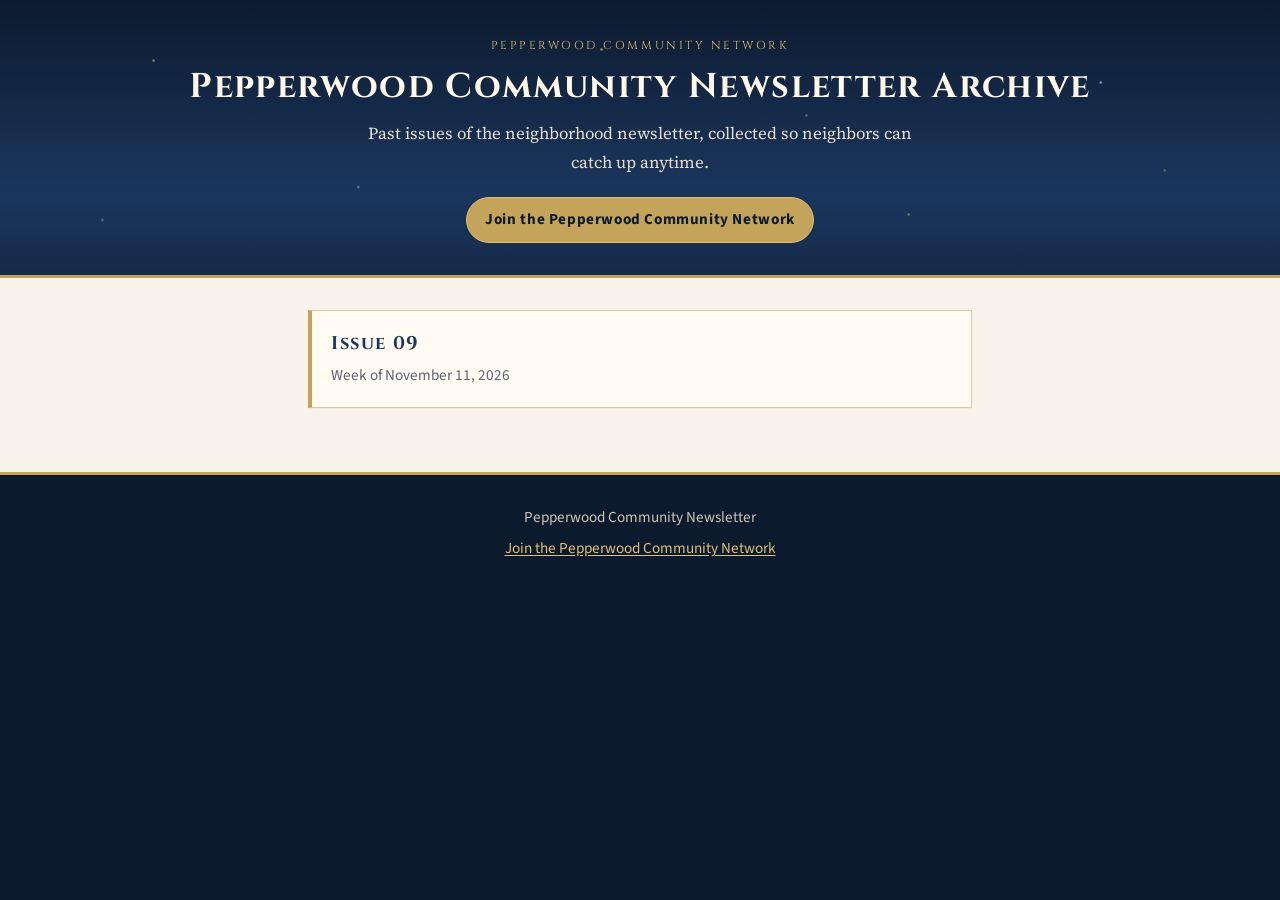
==== index.html @ a2eb9f7b "Pepperwood Community Newsletter archive with Issue 09" ====
<!DOCTYPE html>
<html lang="en">
<head>
  <meta charset="utf-8">
  <meta name="viewport" content="width=device-width, initial-scale=1">
  <title>Pepperwood Community Newsletter Archive</title>
  <meta name="description" content="Past issues of the Pepperwood Community Newsletter, collected so neighbors can catch up anytime.">
  <link rel="preconnect" href="https://fonts.googleapis.com">
  <link rel="preconnect" href="https://fonts.gstatic.com" crossorigin>
  <link href="https://fonts.googleapis.com/css2?family=Cinzel:wght@600;700&family=Source+Sans+3:ital,wght@0,400;0,700;1,400&family=Source+Serif+4:ital,wght@0,400;0,600;0,700;1,400;1,600&display=swap" rel="stylesheet">
  <link rel="stylesheet" href="style.css">
</head>
<body>
  <a class="skip" href="#main">Skip to content</a>
  <header class="site-header">
    <p class="kicker">Pepperwood Community Network</p>
    <h1>Pepperwood Community Newsletter Archive</h1>
    <p class="tagline">Past issues of the neighborhood newsletter, collected so neighbors can catch up anytime.</p>
    <nav class="header-nav">
      <a class="btn" href="https://form.jotform.com/263144283048052">Join the Pepperwood Community Network</a>
    </nav>
  </header>
  <main id="main">
    <div class="wrap">
      <ul class="issue-list">
        <li>
          <a class="issue-card" href="issues/2026-11-11-issue-09.html">
            <span class="num">Issue 09</span>
            <span class="date">Week of November 11, 2026</span>
          </a>
        </li>
      </ul>
    </div>
  </main>
  <footer class="site-footer">
    <p>Pepperwood Community Newsletter</p>
    <p><a href="https://form.jotform.com/263144283048052">Join the Pepperwood Community Network</a></p>
  </footer>
</body>
</html>
---- style.css ----
/* Pepperwood Community Newsletter Archive
   Navy and gold, with a little cosmic DIY warmth. */

:root {
  --navy: #1b365d;
  --navy-deep: #0c1a2e;
  --navy-mid: #152a4a;
  --gold: #c4a35a;
  --gold-bright: #e0c175;
  --cream: #f7f3eb;
  --cream-dark: #efe6d4;
  --paper: #fffaf2;
  --ink: #1a1f27;
  --muted: #5a6570;
  --teal: #2a6f7f;
  --rule: #d7c9a5;
}

* { box-sizing: border-box; }

html {
  scroll-behavior: smooth;
}

body {
  margin: 0;
  color: var(--ink);
  background: var(--navy-deep);
  font-family: "Source Serif 4", "Georgia", "Times New Roman", serif;
  font-size: 1.125rem;
  line-height: 1.7;
  min-height: 100vh;
}

img {
  max-width: 100%;
  height: auto;
  display: block;
}

a {
  color: var(--navy);
  text-underline-offset: 0.15em;
}

a:hover {
  color: #8a6a28;
}

.skip {
  position: absolute;
  left: -999px;
  top: 0;
  background: var(--gold);
  color: var(--navy-deep);
  padding: 0.5rem 1rem;
  z-index: 10;
}

.skip:focus {
  left: 0.5rem;
  top: 0.5rem;
}

/* ---- Site header ---- */

.site-header {
  position: relative;
  background:
    radial-gradient(1px 1px at 12% 22%, rgba(224, 193, 117, 0.7) 0, transparent 2px),
    radial-gradient(1px 1px at 28% 68%, rgba(247, 243, 235, 0.45) 0, transparent 2px),
    radial-gradient(1.5px 1.5px at 47% 18%, rgba(224, 193, 117, 0.85) 0, transparent 2px),
    radial-gradient(1px 1px at 63% 42%, rgba(247, 243, 235, 0.4) 0, transparent 2px),
    radial-gradient(1px 1px at 71% 78%, rgba(224, 193, 117, 0.55) 0, transparent 2px),
    radial-gradient(1.5px 1.5px at 86% 30%, rgba(247, 243, 235, 0.7) 0, transparent 2px),
    radial-gradient(1px 1px at 91% 62%, rgba(224, 193, 117, 0.5) 0, transparent 2px),
    radial-gradient(1px 1px at 8% 80%, rgba(247, 243, 235, 0.35) 0, transparent 2px),
    linear-gradient(180deg, var(--navy-deep) 0%, var(--navy) 70%, var(--navy-mid) 100%);
  color: var(--cream);
  text-align: center;
  padding: 2.25rem 1.25rem 2rem;
  border-bottom: 3px solid var(--gold);
}

.site-header .kicker {
  font-family: "Cinzel", "Palatino Linotype", serif;
  font-size: 0.72rem;
  letter-spacing: 0.22em;
  text-transform: uppercase;
  color: var(--gold-bright);
  margin: 0 0 0.6rem;
}

.site-header h1 {
  font-family: "Cinzel", "Palatino Linotype", serif;
  font-weight: 700;
  font-size: clamp(1.4rem, 4vw, 2.15rem);
  letter-spacing: 0.04em;
  line-height: 1.25;
  margin: 0 0 0.75rem;
  color: #fff8e8;
}

.site-header h1 a {
  color: inherit;
  text-decoration: none;
}

.site-header h1 a:hover {
  color: var(--gold-bright);
}

.site-header .tagline {
  margin: 0 auto 1.25rem;
  max-width: 36rem;
  font-size: 1.05rem;
  font-weight: 400;
  color: #e8e0d0;
}

.header-nav {
  display: flex;
  flex-wrap: wrap;
  gap: 0.75rem 1.25rem;
  justify-content: center;
  align-items: center;
}

.header-nav a {
  color: var(--gold-bright);
  font-family: "Source Sans 3", "Helvetica Neue", sans-serif;
  font-size: 0.95rem;
  letter-spacing: 0.04em;
}

.btn {
  display: inline-block;
  background: var(--gold);
  color: var(--navy-deep) !important;
  font-family: "Source Sans 3", "Helvetica Neue", sans-serif;
  font-weight: 700;
  font-size: 0.95rem;
  letter-spacing: 0.04em;
  text-decoration: none !important;
  padding: 0.55rem 1.15rem;
  border-radius: 999px;
  border: 1px solid var(--gold-bright);
  box-shadow: 0 0 0 1px rgba(12, 26, 46, 0.2);
}

.btn:hover {
  background: var(--gold-bright);
  color: var(--navy-deep) !important;
}

/* ---- Page shell ---- */

main {
  background: var(--cream);
  color: var(--ink);
}

.wrap {
  max-width: 44rem;
  margin: 0 auto;
  padding: 2rem 1.25rem 3rem;
}

.site-footer {
  background: var(--navy-deep);
  color: #cfc6b4;
  text-align: center;
  padding: 1.5rem 1.25rem 2rem;
  border-top: 3px solid var(--gold);
  font-family: "Source Sans 3", "Helvetica Neue", sans-serif;
  font-size: 0.95rem;
}

.site-footer a {
  color: var(--gold-bright);
}

.site-footer p {
  margin: 0.35rem 0;
}

/* ---- Archive home ---- */

.issue-list {
  list-style: none;
  margin: 0;
  padding: 0;
}

.issue-list li {
  margin: 0 0 1rem;
}

.issue-card {
  display: block;
  background: var(--paper);
  border: 1px solid var(--rule);
  border-left: 4px solid var(--gold);
  padding: 1.1rem 1.2rem 1.15rem;
  text-decoration: none;
  color: inherit;
  box-shadow: 0 1px 0 rgba(27, 54, 93, 0.04);
  transition: transform 0.15s ease, box-shadow 0.15s ease;
}

.issue-card:hover {
  transform: translateY(-2px);
  box-shadow: 0 6px 18px rgba(12, 26, 46, 0.08);
  color: inherit;
}

.issue-card .num {
  font-family: "Cinzel", serif;
  color: var(--navy);
  font-weight: 700;
  letter-spacing: 0.08em;
  font-size: 1.15rem;
}

.issue-card .date {
  display: block;
  margin-top: 0.2rem;
  color: var(--muted);
  font-family: "Source Sans 3", "Helvetica Neue", sans-serif;
  font-size: 0.95rem;
}

.home-intro {
  margin: 0 0 1.75rem;
  font-size: 1.15rem;
}

/* ---- Issue page ---- */

.masthead-photo {
  margin: 0;
}

.masthead-photo img {
  width: 100%;
  max-height: 22rem;
  object-fit: cover;
  object-position: center;
}

.issue-masthead {
  text-align: center;
  padding-bottom: 1.25rem;
  border-bottom: 2px solid var(--gold);
  margin-bottom: 1.5rem;
}

.issue-masthead .title {
  font-family: "Cinzel", serif;
  font-size: clamp(1.35rem, 3.5vw, 1.85rem);
  letter-spacing: 0.06em;
  color: var(--navy);
  margin: 0 0 0.4rem;
  line-height: 1.3;
}

.issue-masthead .subtitle {
  font-style: italic;
  color: var(--muted);
  margin: 0 0 0.75rem;
  font-size: 1rem;
}

.issue-masthead .meta {
  font-family: "Cinzel", serif;
  font-size: 0.78rem;
  letter-spacing: 0.16em;
  text-transform: uppercase;
  color: var(--gold);
  font-weight: 700;
  margin: 0;
}

.toc {
  background: var(--paper);
  border: 1px solid var(--rule);
  padding: 1.15rem 1.25rem 1.2rem;
  margin: 0 0 2rem;
}

.toc h2 {
  font-family: "Cinzel", serif;
  font-size: 1rem;
  letter-spacing: 0.14em;
  text-transform: uppercase;
  color: var(--navy);
  margin: 0 0 0.85rem;
  text-align: center;
}

.toc ol {
  list-style: none;
  margin: 0;
  padding: 0;
}

.toc li {
  display: grid;
  grid-template-columns: 2.4rem 1fr;
  gap: 0.6rem 0.85rem;
  padding: 0.65rem 0;
  border-top: 1px solid var(--rule);
  align-items: start;
}

.toc li:first-child { border-top: 0; }

.toc .num {
  font-family: "Cinzel", serif;
  font-weight: 700;
  color: var(--teal);
  font-size: 1.05rem;
  padding-top: 0.15rem;
}

.toc a {
  font-weight: 700;
  text-decoration: none;
  color: var(--navy);
}

.toc a:hover { text-decoration: underline; }

.toc .blurb {
  display: block;
  font-style: italic;
  color: var(--muted);
  font-size: 0.92rem;
  font-weight: 400;
  margin-top: 0.15rem;
}

.banner {
  margin: 2.25rem 0 1.1rem;
}

.banner img {
  width: 100%;
  border-radius: 2px;
}

h2.section-title {
  font-family: "Cinzel", serif;
  font-size: 1.45rem;
  text-align: center;
  color: var(--navy);
  letter-spacing: 0.03em;
  margin: 0.4rem 0 1rem;
  line-height: 1.3;
}

h3.section-title,
h3.subhead {
  font-family: "Cinzel", serif;
  font-size: 1.2rem;
  text-align: center;
  color: var(--navy);
  margin: 1.75rem 0 0.9rem;
  line-height: 1.3;
}

h3.subhead {
  font-size: 1.15rem;
}

.quote-attr,
.lyrics {
  font-style: italic;
}

.prompt {
  background: var(--paper);
  border-left: 4px solid var(--gold);
  padding: 0.85rem 1rem;
  margin: 0.75rem 0 1.15rem;
}

.signup-box {
  background: var(--navy);
  color: var(--cream);
  padding: 1.15rem 1.25rem 1.25rem;
  margin: 1.25rem 0 1.5rem;
  border: 1px solid var(--gold);
}

.signup-box p { margin: 0 0 0.7rem; }
.signup-box p:last-child { margin-bottom: 0; }
.signup-box a {
  color: var(--gold-bright);
  font-weight: 700;
}

.story {
  overflow: hidden;
}

.story p {
  margin: 0 0 1rem;
}

.story ul {
  margin: 0 0 1.1rem;
  padding-left: 1.25rem;
}

.story li {
  margin: 0 0 0.55rem;
}

figure.float-right,
figure.float-left {
  margin: 0.2rem 0 1rem 1.15rem;
  width: min(42%, 17rem);
  float: right;
}

figure.float-left {
  float: left;
  margin: 0.2rem 1.15rem 1rem 0;
}

figure.float-right img,
figure.float-left img,
figure.poster img,
figure.pair img {
  width: 100%;
  border: 1px solid var(--rule);
  background: #fff;
}

figure.poster {
  margin: 0.4rem auto 1.2rem;
  max-width: 22rem;
}

figure.poster.wide {
  max-width: 100%;
}

figure.pair-wrap {
  margin: 0.4rem 0 1.2rem;
}

.pair {
  display: grid;
  grid-template-columns: 1fr 1fr;
  gap: 0.75rem;
  margin: 0.4rem 0 1.2rem;
}

.pair figure { margin: 0; }

figcaption {
  font-family: "Source Sans 3", "Helvetica Neue", sans-serif;
  font-size: 0.8rem;
  color: var(--muted);
  margin-top: 0.35rem;
  line-height: 1.4;
}

.clear { clear: both; }

.issue-end {
  text-align: center;
  margin-top: 2.5rem;
  padding-top: 1.25rem;
  border-top: 2px solid var(--gold);
  font-family: "Source Sans 3", "Helvetica Neue", sans-serif;
}

@media (max-width: 640px) {
  body { font-size: 1.05rem; }

  figure.float-right,
  figure.float-left {
    float: none;
    width: 100%;
    max-width: 20rem;
    margin: 0.4rem auto 1.1rem;
  }

  .pair {
    grid-template-columns: 1fr;
    max-width: 20rem;
    margin-left: auto;
    margin-right: auto;
  }

  .wrap { padding: 1.4rem 1rem 2.4rem; }
}
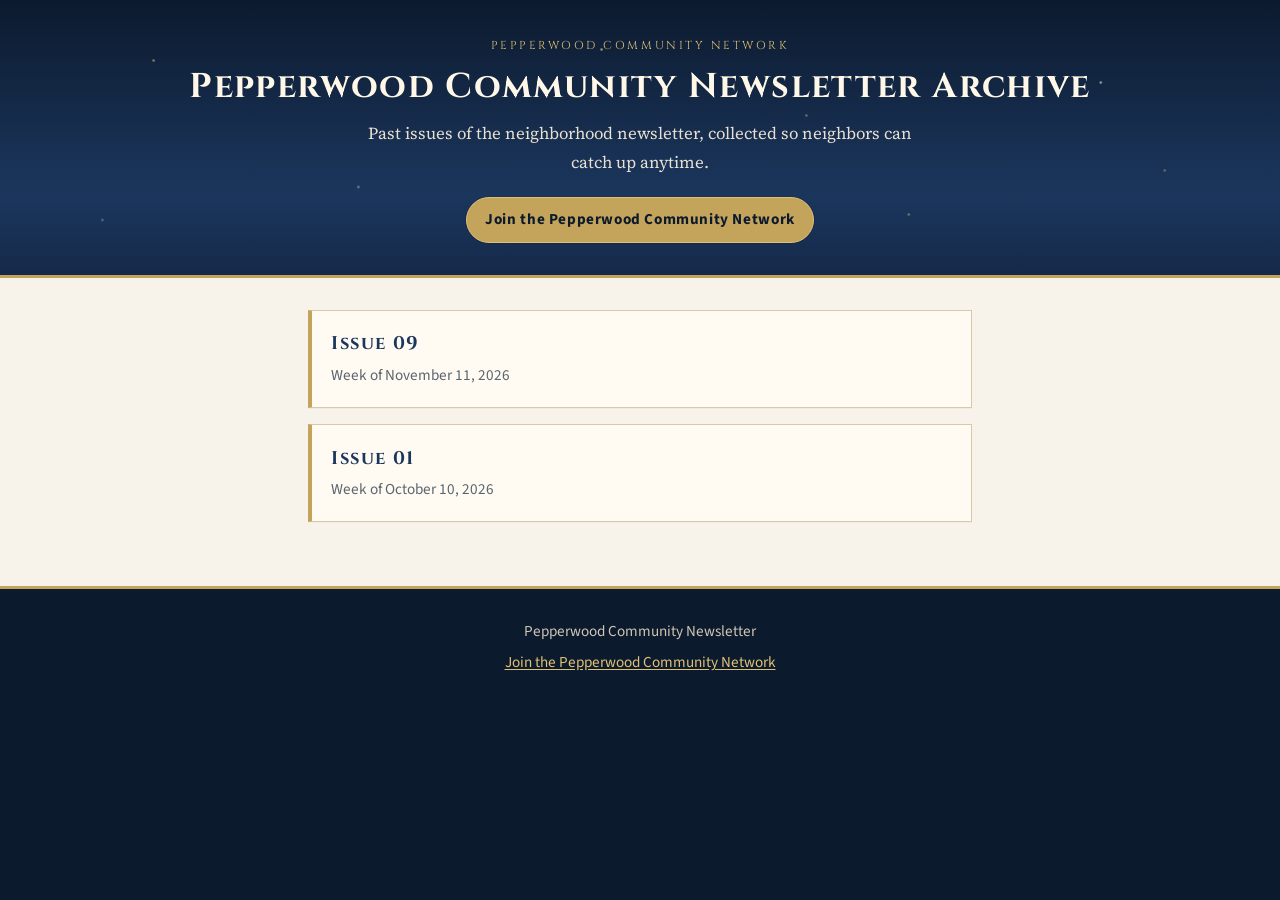
==== commit 4d448230: "Add Issue 01 of the Pepperwood Community Newsletter The first edition, dated from the October 10 gat" ====
--- a/index.html
+++ b/index.html
@@ -29,6 +29,12 @@
             <span class="date">Week of November 11, 2026</span>
           </a>
         </li>
+        <li>
+          <a class="issue-card" href="issues/2026-10-10-issue-01.html">
+            <span class="num">Issue 01</span>
+            <span class="date">Week of October 10, 2026</span>
+          </a>
+        </li>
       </ul>
     </div>
   </main>
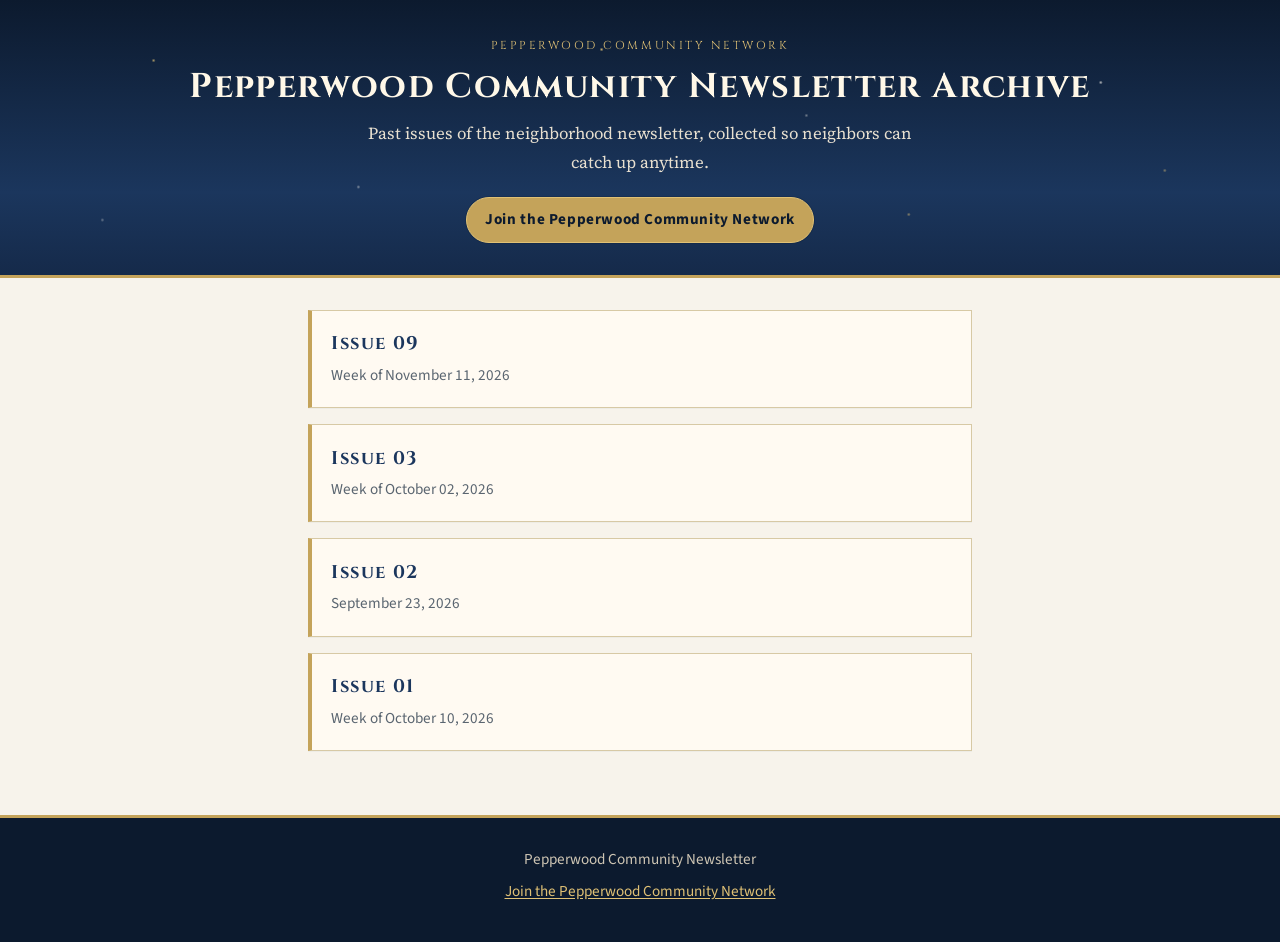
==== commit 2f954e4e: "Add Issues 02 and 03 of the Pepperwood Community Newsletter Issue 02 (September 23, 2026) and Issue " ====
--- a/index.html
+++ b/index.html
@@ -30,6 +30,18 @@
           </a>
         </li>
         <li>
+          <a class="issue-card" href="issues/2026-10-02-issue-03.html">
+            <span class="num">Issue 03</span>
+            <span class="date">Week of October 02, 2026</span>
+          </a>
+        </li>
+        <li>
+          <a class="issue-card" href="issues/2026-09-23-issue-02.html">
+            <span class="num">Issue 02</span>
+            <span class="date">September 23, 2026</span>
+          </a>
+        </li>
+        <li>
           <a class="issue-card" href="issues/2026-10-10-issue-01.html">
             <span class="num">Issue 01</span>
             <span class="date">Week of October 10, 2026</span>
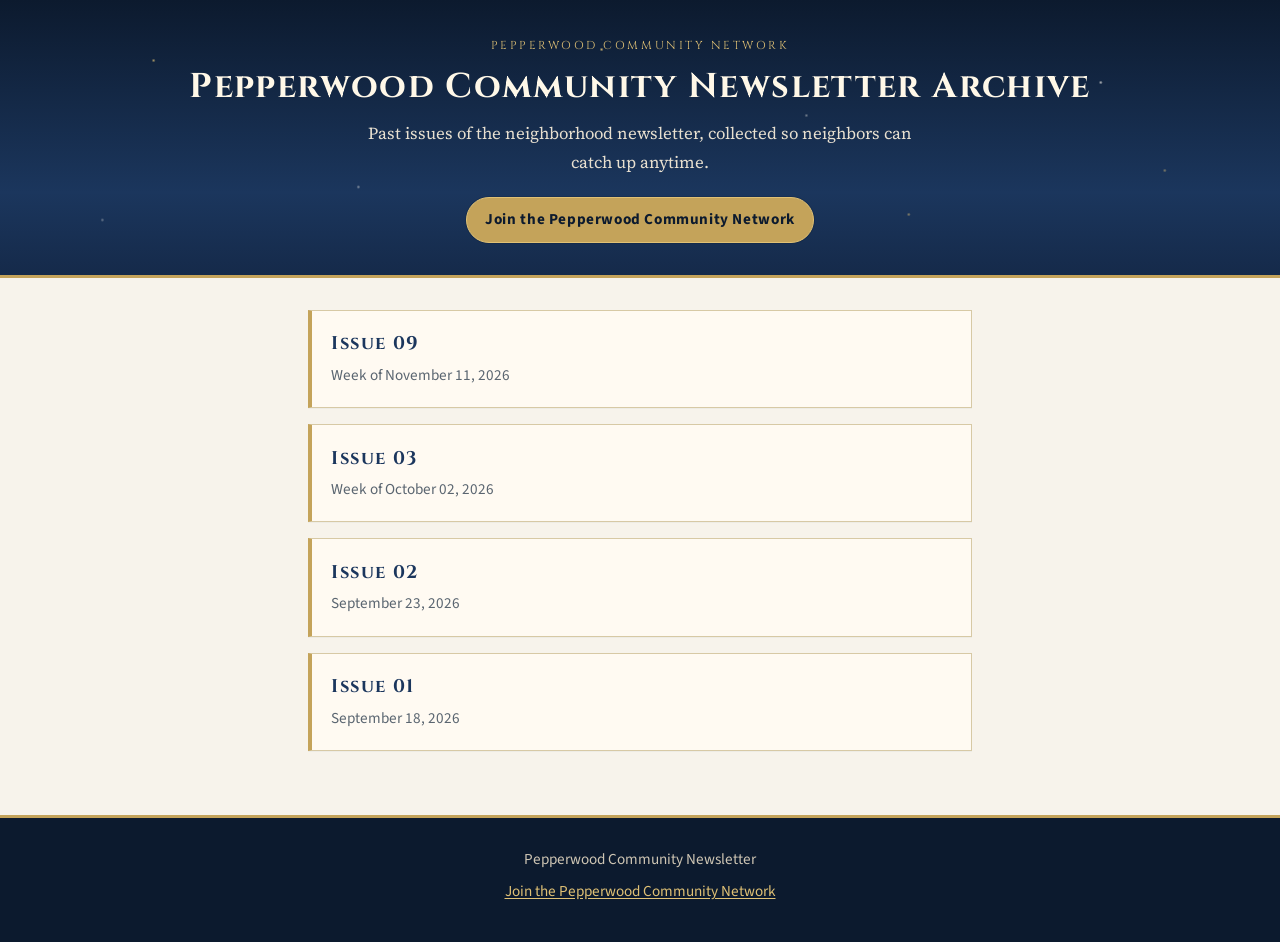
==== commit e5603822: "Date Issue 01 to September 18, 2026 and redirect the old URL" ====
--- a/index.html
+++ b/index.html
@@ -42,9 +42,9 @@
           </a>
         </li>
         <li>
-          <a class="issue-card" href="issues/2026-10-10-issue-01.html">
+          <a class="issue-card" href="issues/2026-09-18-issue-01.html">
             <span class="num">Issue 01</span>
-            <span class="date">Week of October 10, 2026</span>
+            <span class="date">September 18, 2026</span>
           </a>
         </li>
       </ul>
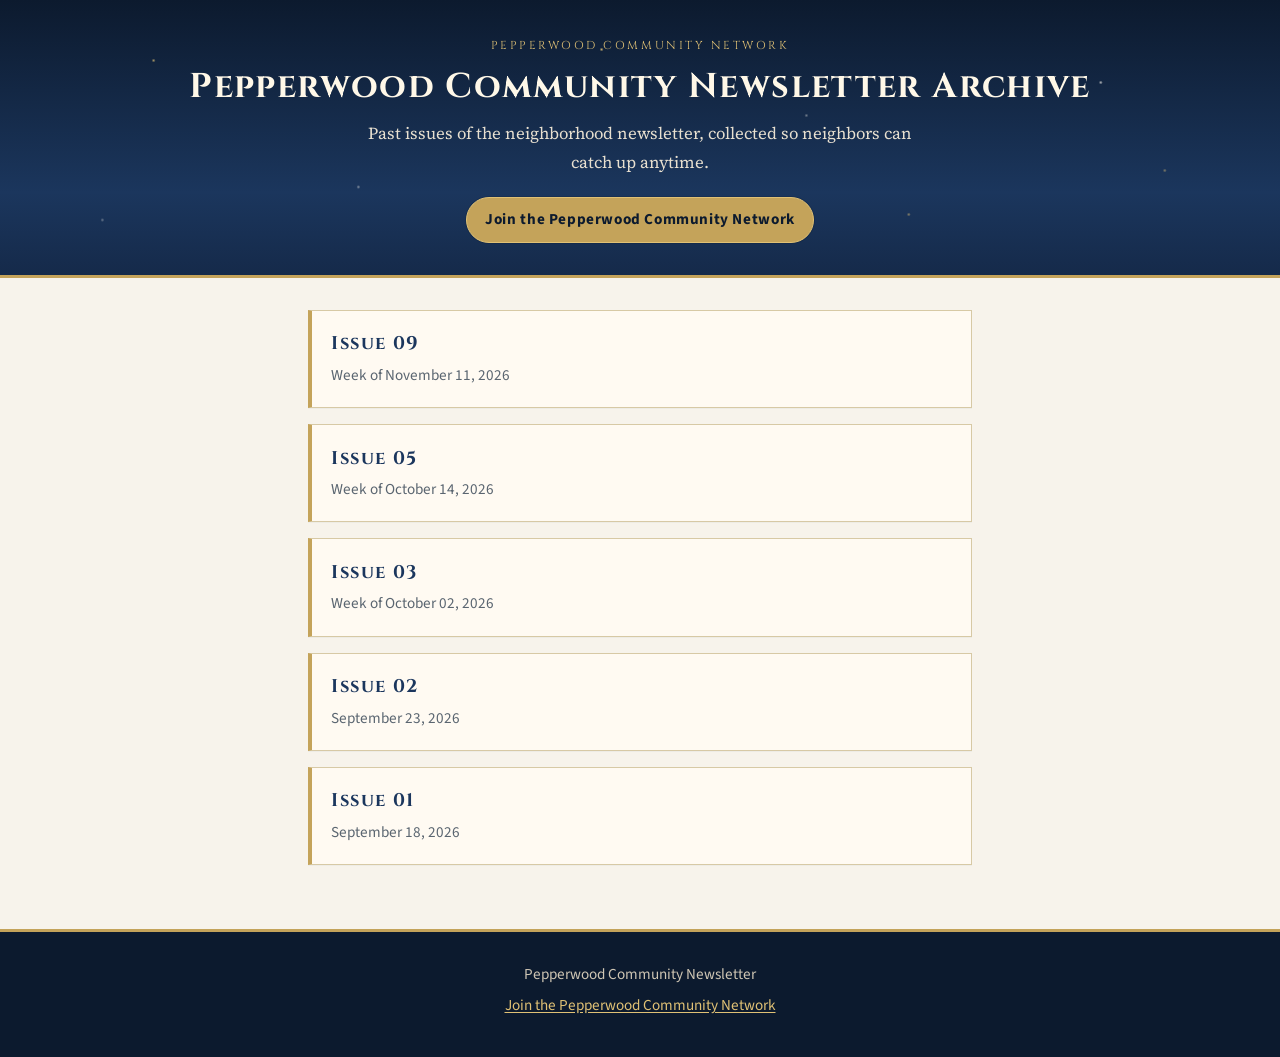
==== commit 166c0959: "Add Issue 05 of the Pepperwood Community Newsletter" ====
--- a/index.html
+++ b/index.html
@@ -30,6 +30,12 @@
           </a>
         </li>
         <li>
+          <a class="issue-card" href="issues/2026-10-14-issue-05.html">
+            <span class="num">Issue 05</span>
+            <span class="date">Week of October 14, 2026</span>
+          </a>
+        </li>
+        <li>
           <a class="issue-card" href="issues/2026-10-02-issue-03.html">
             <span class="num">Issue 03</span>
             <span class="date">Week of October 02, 2026</span>
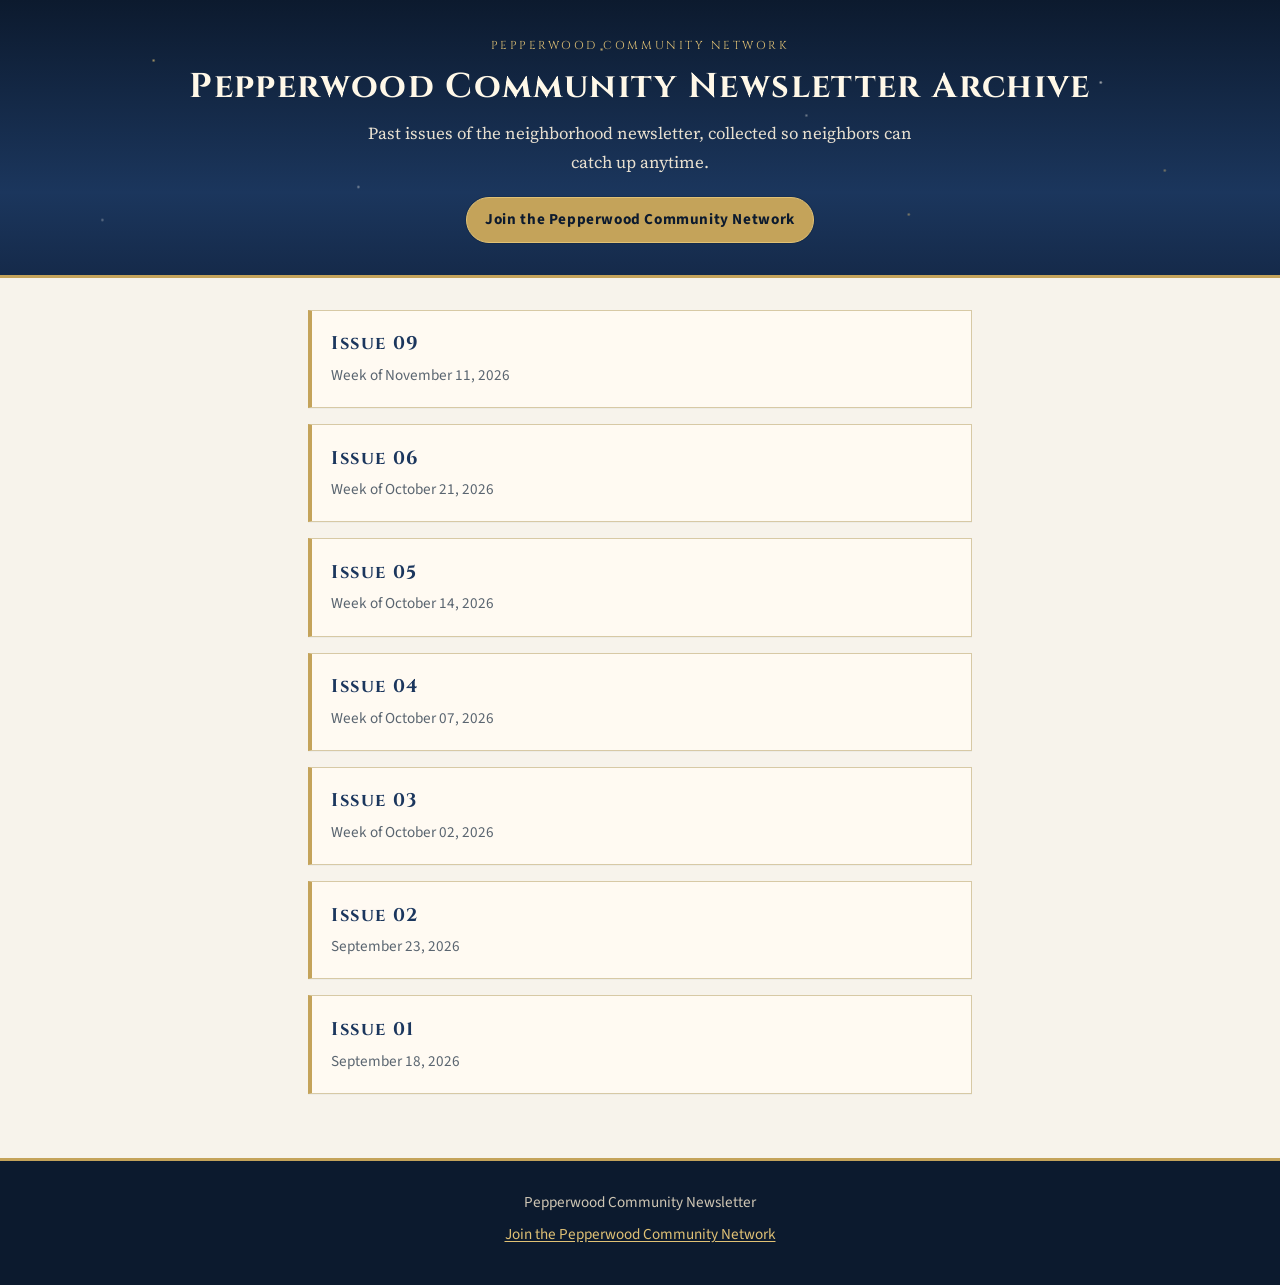
==== commit 9ae0b90d: "Add Issues 04 and 06 of the Pepperwood Community Newsletter" ====
--- a/index.html
+++ b/index.html
@@ -30,9 +30,21 @@
           </a>
         </li>
         <li>
+          <a class="issue-card" href="issues/2026-10-21-issue-06.html">
+            <span class="num">Issue 06</span>
+            <span class="date">Week of October 21, 2026</span>
+          </a>
+        </li>
+        <li>
           <a class="issue-card" href="issues/2026-10-14-issue-05.html">
             <span class="num">Issue 05</span>
             <span class="date">Week of October 14, 2026</span>
+          </a>
+        </li>
+        <li>
+          <a class="issue-card" href="issues/2026-10-07-issue-04.html">
+            <span class="num">Issue 04</span>
+            <span class="date">Week of October 07, 2026</span>
           </a>
         </li>
         <li>
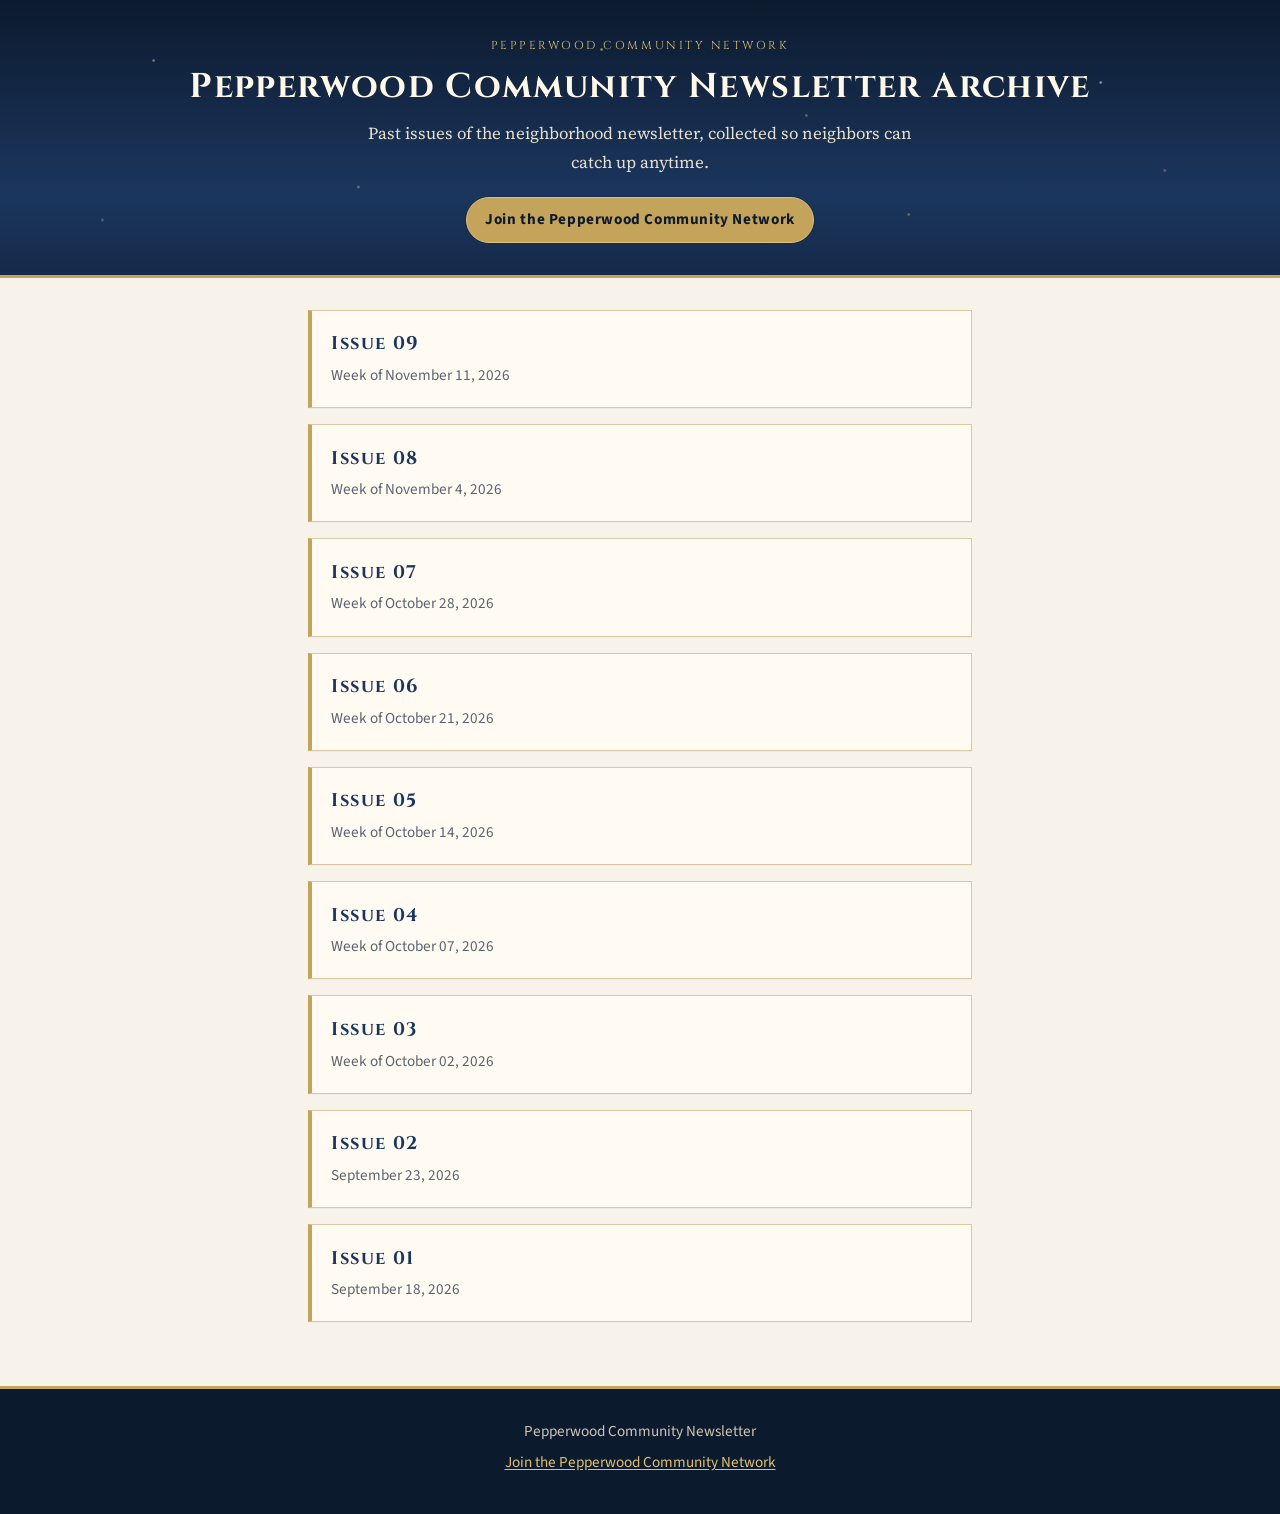
==== commit 80ed89cd: "Add Issues 07 and 08 of the Pepperwood Community Newsletter" ====
--- a/index.html
+++ b/index.html
@@ -27,6 +27,18 @@
           <a class="issue-card" href="issues/2026-11-11-issue-09.html">
             <span class="num">Issue 09</span>
             <span class="date">Week of November 11, 2026</span>
+          </a>
+        </li>
+        <li>
+          <a class="issue-card" href="issues/2026-11-04-issue-08.html">
+            <span class="num">Issue 08</span>
+            <span class="date">Week of November 4, 2026</span>
+          </a>
+        </li>
+        <li>
+          <a class="issue-card" href="issues/2026-10-28-issue-07.html">
+            <span class="num">Issue 07</span>
+            <span class="date">Week of October 28, 2026</span>
           </a>
         </li>
         <li>
